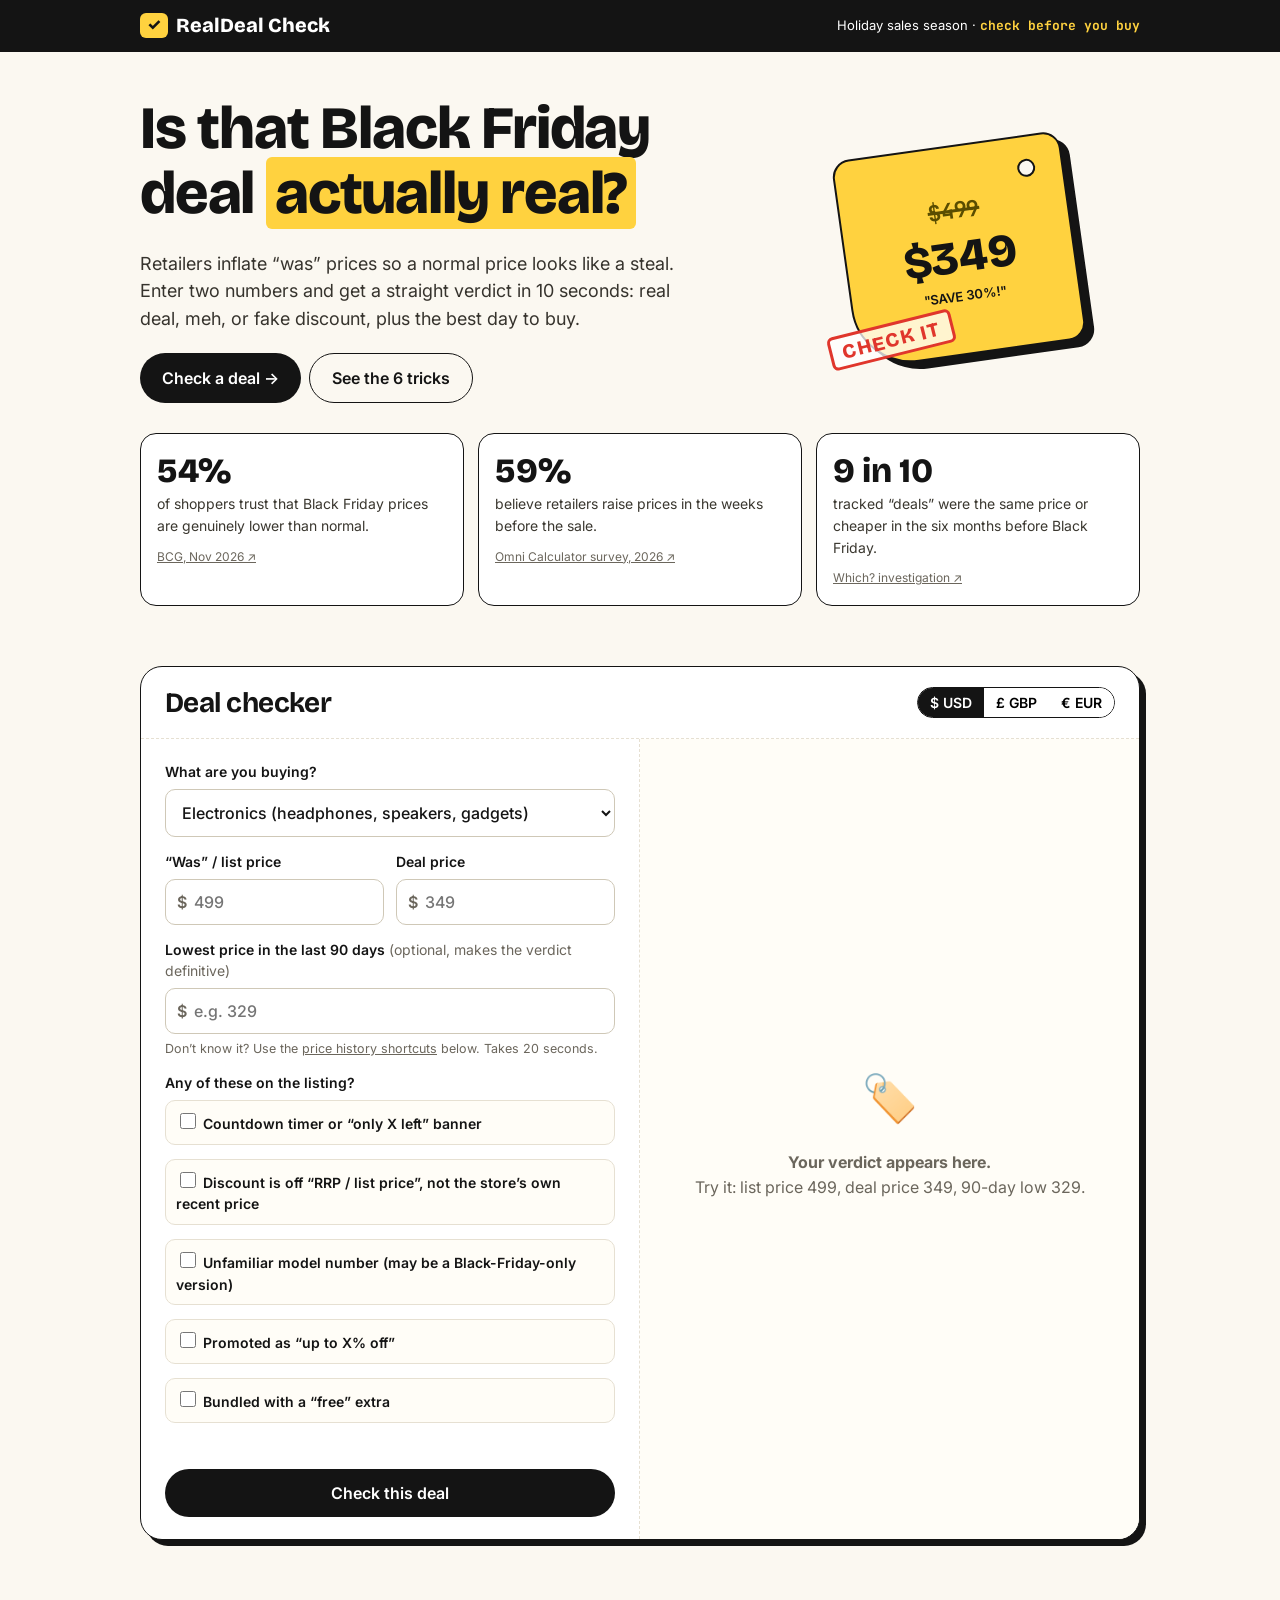
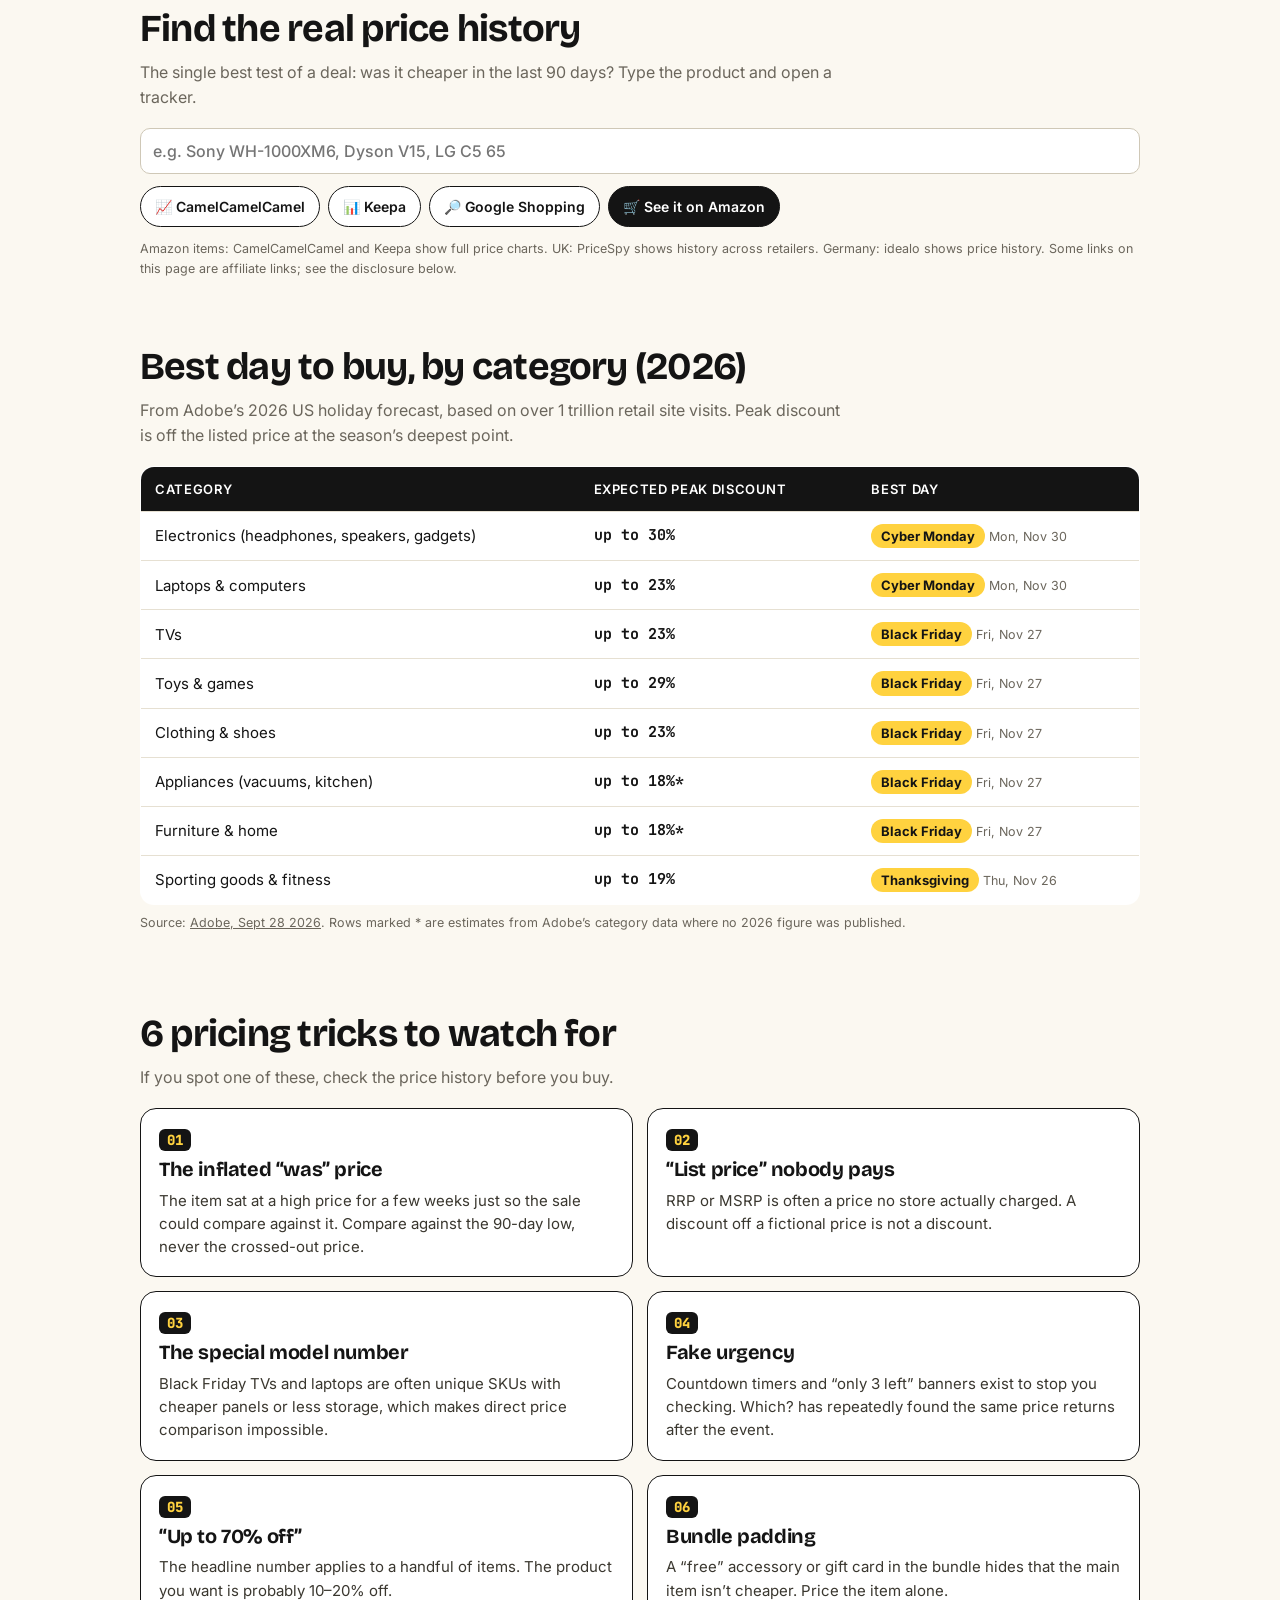
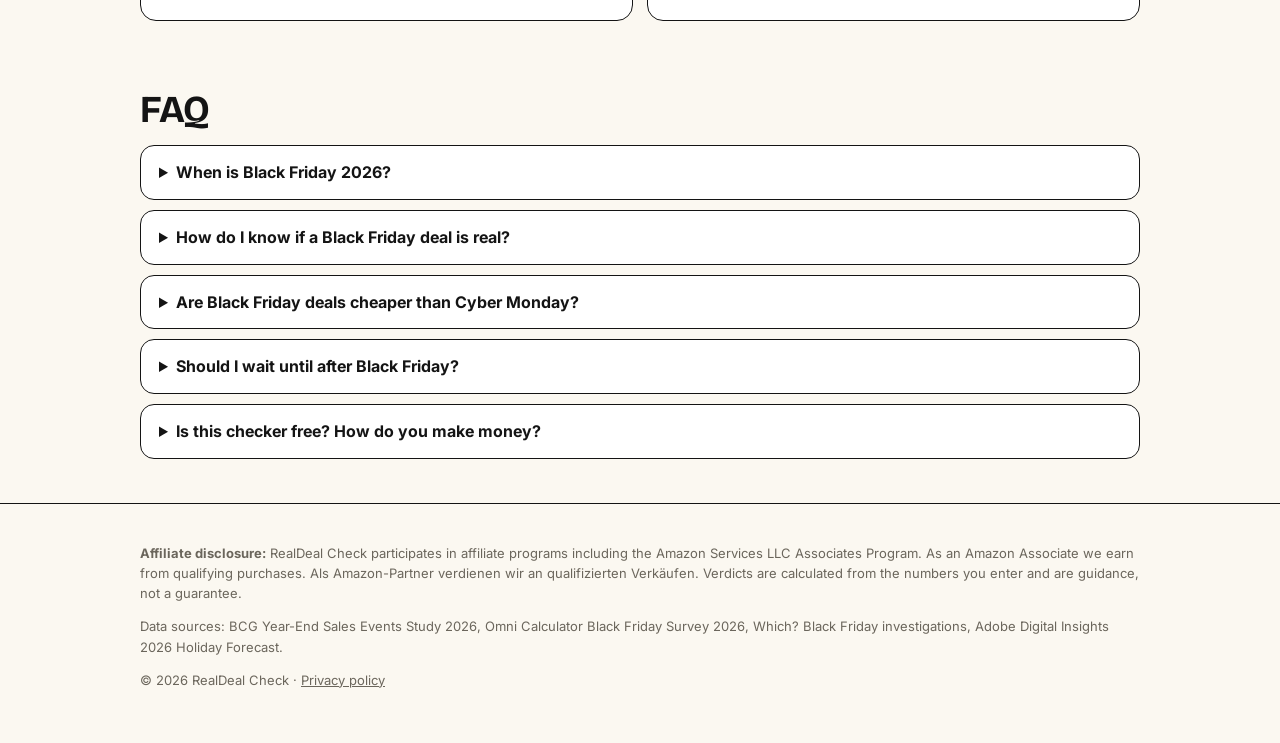
==== index.html @ 74cda0ab "Publish RealDeal Check static site" ====
<!DOCTYPE html>
<html lang="en">
<head>
<meta charset="utf-8">
<meta name="viewport" content="width=device-width, initial-scale=1">
<title>Is This Black Friday Deal Real? Free Fake Discount Checker | RealDeal Check</title>
<meta name="description" content="Check if a Black Friday or Cyber Monday deal is a real discount or an inflated 'was' price. Free 10-second deal checker, best day to buy by category, and price history shortcuts.">
<meta property="og:title" content="Is that Black Friday deal actually real? Check in 10 seconds.">
<meta property="og:description" content="Most shoppers don't trust Black Friday discounts. Paste the prices, get a verdict: real deal, meh, or fake.">
<meta property="og:type" content="website">
<meta property="og:image" content="https://realdealcheck.pages.dev/og.png">
<meta name="twitter:card" content="summary_large_image">
<link rel="canonical" href="https://realdealcheck.pages.dev/">
<link rel="icon" href="favicon.svg" type="image/svg+xml">
<link rel="preconnect" href="https://fonts.googleapis.com">
<link rel="preconnect" href="https://fonts.gstatic.com" crossorigin>
<link href="https://fonts.googleapis.com/css2?family=Bricolage+Grotesque:opsz,wght@12..96,500;12..96,700;12..96,800&family=Inter:wght@400;500;600;700&family=JetBrains+Mono:wght@500;700&display=swap" rel="stylesheet">
<style>
:root{
  --ink:#141414; --paper:#fbf8f1; --card:#ffffff; --line:#e6e0d2; --muted:#6b665c;
  --tag:#ffd23f; --real:#0f9d58; --meh:#e6a100; --fake:#e0362c; --accent:#141414;
  --radius:16px;
}
*{box-sizing:border-box}
html,body{margin:0;overflow-x:hidden}
body{font-family:Inter,system-ui,sans-serif;background:var(--paper);color:var(--ink);line-height:1.55;-webkit-font-smoothing:antialiased}
a{color:inherit}
.wrap{max-width:1040px;margin:0 auto;padding:0 20px}
h1,h2,h3{font-family:"Bricolage Grotesque",Inter,sans-serif;line-height:1.08;margin:0 0 .4em;letter-spacing:-.02em}
.mono{font-family:"JetBrains Mono",ui-monospace,monospace}

/* top bar */
.top{border-bottom:1.5px solid var(--ink);background:var(--ink);color:#fff}
.top .wrap{display:flex;align-items:center;justify-content:space-between;gap:12px;padding-top:10px;padding-bottom:10px;flex-wrap:wrap}
.logo{font-family:"Bricolage Grotesque",Inter,sans-serif;font-weight:800;font-size:20px;display:flex;align-items:center;gap:8px;text-decoration:none}
.logo .chk{background:var(--tag);color:var(--ink);border-radius:6px;padding:0 7px;font-size:16px}
.count{font-size:13px;display:flex;gap:14px;flex-wrap:wrap}
.count b{color:var(--tag);font-family:"JetBrains Mono",ui-monospace,monospace}

/* hero */
.hero{padding:44px 0 18px}
.hero-grid{display:grid;grid-template-columns:1.25fr .75fr;gap:32px;align-items:center}
.hero h1{font-size:clamp(34px,5.4vw,60px);font-weight:800}
.hero h1 em{font-style:normal;background:var(--tag);padding:0 .15em;border-radius:6px;box-decoration-break:clone;-webkit-box-decoration-break:clone}
.hero .ctas{display:flex;gap:8px;flex-wrap:wrap}
.hero p.lead{font-size:18px;color:#36332d;max-width:560px;margin:0 0 20px}
.btn{display:inline-flex;align-items:center;gap:8px;background:var(--ink);color:#fff;border:0;border-radius:999px;padding:14px 22px;font:600 16px Inter,sans-serif;cursor:pointer;text-decoration:none}
.btn:hover{transform:translateY(-1px)}
.btn.ghost{background:transparent;color:var(--ink);border:1.5px solid var(--ink)}
.tagart{position:relative;justify-self:center;width:250px;height:250px}
.tagart .t{position:absolute;inset:20px 10px;background:var(--tag);border:2px solid var(--ink);border-radius:18px 18px 18px 60px;transform:rotate(-8deg);box-shadow:8px 8px 0 var(--ink);display:flex;flex-direction:column;justify-content:center;align-items:center;gap:4px}
.tagart .hole{position:absolute;top:22px;right:26px;width:18px;height:18px;border-radius:50%;background:var(--paper);border:2px solid var(--ink)}
.tagart .was{font:700 22px "JetBrains Mono",ui-monospace,monospace;text-decoration:line-through;text-decoration-thickness:3px;color:#5a4d00}
.tagart .now{font:800 46px "Bricolage Grotesque",Inter,sans-serif}
.tagart .stamp{position:absolute;bottom:18px;left:-6px;transform:rotate(-14deg);border:3px solid var(--fake);color:var(--fake);font:800 20px "Bricolage Grotesque",Inter,sans-serif;padding:2px 10px;border-radius:6px;background:rgba(255,255,255,.75);letter-spacing:.06em}

.stats{display:grid;grid-template-columns:repeat(3,1fr);gap:14px;margin:30px 0 8px}
.stat{background:var(--card);border:1.5px solid var(--ink);border-radius:var(--radius);padding:16px}
.stat .n{font:800 34px "Bricolage Grotesque",Inter,sans-serif}
.stat p{margin:2px 0 6px;font-size:14px;color:#3a372f}
.stat a{font-size:12px;color:var(--muted)}

/* checker */
section{padding:34px 0}
.panel{background:var(--card);border:1.5px solid var(--ink);border-radius:22px;box-shadow:6px 6px 0 var(--ink);overflow:hidden}
.panel-h{padding:20px 24px;border-bottom:1.5px dashed var(--line);display:flex;justify-content:space-between;align-items:center;gap:10px;flex-wrap:wrap}
.panel-h h2{font-size:28px;margin:0}
.panel-b{display:grid;grid-template-columns:1fr 1fr;gap:0}
.form{padding:22px 24px;border-right:1.5px dashed var(--line)}
.field{margin-bottom:14px}
.field label{display:block;font-weight:600;font-size:14px;margin-bottom:6px}
.field small{display:block;color:var(--muted);font-size:12.5px;margin-top:5px}
.row2{display:grid;grid-template-columns:1fr 1fr;gap:12px}
input[type=text],input[type=number],select{width:100%;font:500 16px Inter,sans-serif;padding:12px 12px;border:1.5px solid #cfc8b7;border-radius:10px;background:#fff;color:var(--ink)}
input:focus,select:focus{outline:none;border-color:var(--ink);box-shadow:0 0 0 3px rgba(255,210,63,.6)}
.money{position:relative}
.money span{position:absolute;left:12px;top:50%;transform:translateY(-50%);font-weight:600;color:var(--muted)}
.money input{padding-left:28px}
.seg{display:inline-flex;border:1.5px solid var(--ink);border-radius:999px;overflow:hidden}
.seg button{border:0;background:#fff;padding:6px 12px;font:600 14px Inter,sans-serif;cursor:pointer}
.seg button.on{background:var(--ink);color:#fff}
.flags{display:grid;gap:8px;margin-top:6px}
.flag{display:flex;gap:10px;align-items:flex-start;font-size:14px;padding:9px 10px;border:1px solid var(--line);border-radius:10px;cursor:pointer;background:#fffdf7}
.flag input{margin-top:3px;accent-color:var(--ink);width:16px;height:16px}
.err{color:var(--fake);font-size:14px;font-weight:600;min-height:20px;margin:6px 0}

.result{padding:22px 24px;background:#fffdf7;display:flex;flex-direction:column;gap:14px}
.empty{color:var(--muted);text-align:center;margin:auto;padding:30px 10px}
.empty .big{font-size:46px}
.verdict{border-radius:16px;padding:18px;color:#fff;position:relative}
.verdict .lbl{font:800 32px "Bricolage Grotesque",Inter,sans-serif;letter-spacing:.01em}
.verdict .sub{font-size:15px;opacity:.95}
.verdict .score{position:absolute;top:14px;right:16px;text-align:right;font:700 13px Inter,sans-serif}
.verdict .score b{display:block;font:800 30px "JetBrains Mono",ui-monospace,monospace}
.v-real{background:var(--real)} .v-meh{background:var(--meh)} .v-fake{background:var(--fake)} .v-check{background:#3d5afe}
.meter{height:10px;border-radius:99px;background:linear-gradient(90deg,var(--fake),var(--meh) 50%,var(--real));position:relative}
.meter i{position:absolute;top:-5px;width:4px;height:20px;background:var(--ink);border-radius:2px;transition:left .5s}
.facts{display:grid;grid-template-columns:1fr 1fr;gap:10px}
.fact{background:#fff;border:1px solid var(--line);border-radius:12px;padding:10px 12px}
.fact .k{font-size:12px;color:var(--muted);text-transform:uppercase;letter-spacing:.05em;font-weight:600}
.fact .v{font:700 20px "JetBrains Mono",ui-monospace,monospace}
.advice{background:#fff;border:1.5px solid var(--ink);border-radius:12px;padding:12px 14px;font-size:14.5px}
.advice ul{margin:6px 0 0;padding-left:18px}
.advice li{margin:3px 0}
.share{display:flex;gap:8px;flex-wrap:wrap}
.share button{flex:1;min-width:140px}
.toast{font-size:13px;color:var(--real);font-weight:600;min-height:18px}

/* lookup */
.lookup{display:grid;grid-template-columns:1fr;gap:12px}
.links{display:flex;flex-wrap:wrap;gap:8px}
.links a{display:inline-flex;align-items:center;gap:6px;border:1.5px solid var(--ink);border-radius:999px;padding:9px 14px;font-weight:600;font-size:14px;text-decoration:none;background:#fff}
.links a:hover{background:var(--tag)}
.links a.aff{background:var(--ink);color:#fff}
.links a.aff:hover{background:#333}
.note{font-size:12.5px;color:var(--muted)}

/* table */
table{width:100%;border-collapse:collapse;background:#fff;border:1.5px solid var(--ink);border-radius:14px;overflow:hidden}
th,td{text-align:left;padding:12px 14px;border-bottom:1px solid var(--line);font-size:15px}
th{background:var(--ink);color:#fff;font-weight:600;font-size:13px;text-transform:uppercase;letter-spacing:.05em}
tr:last-child td{border-bottom:0}
td.pct{font-family:"JetBrains Mono",ui-monospace,monospace;font-weight:700}
.pill{display:inline-block;padding:2px 10px;border-radius:99px;font-size:13px;font-weight:700;background:var(--tag)}

/* tricks */
.tricks{display:grid;grid-template-columns:repeat(2,1fr);gap:14px}
.trick{background:#fff;border:1.5px solid var(--ink);border-radius:var(--radius);padding:18px}
.trick .num{font:800 14px "JetBrains Mono",ui-monospace,monospace;background:var(--ink);color:var(--tag);border-radius:6px;padding:2px 8px;display:inline-block;margin-bottom:8px}
.trick h3{font-size:20px}
.trick p{margin:0;font-size:15px;color:#3a372f}

details{background:#fff;border:1.5px solid var(--ink);border-radius:14px;padding:14px 18px;margin-bottom:10px}
summary{font-weight:700;cursor:pointer;font-size:16px}
details p{margin:10px 0 0;color:#3a372f}

h2.sec{font-size:clamp(26px,3.6vw,38px)}
.secsub{color:var(--muted);margin:-4px 0 18px;max-width:700px}
footer{border-top:1.5px solid var(--ink);padding:26px 0 40px;font-size:13px;color:var(--muted)}
footer a{color:var(--muted)}

@media (max-width:820px){
  .panel{box-shadow:4px 4px 0 var(--ink)}
  th,td{padding:10px;font-size:14px}
  .hero-grid{grid-template-columns:1fr}
  .tagart{display:none}
  .stats{grid-template-columns:1fr}
  .panel-b{grid-template-columns:1fr}
  .form{border-right:0;border-bottom:1.5px dashed var(--line)}
  .tricks{grid-template-columns:1fr}
  .facts{grid-template-columns:1fr 1fr}
}
</style>
</head>
<body>

<div class="top">
  <div class="wrap">
    <a class="logo" href="#check"><span class="chk">✓</span> RealDeal Check</a>
    <div class="count" id="countdown"></div>
  </div>
</div>

<header class="hero">
  <div class="wrap">
    <div class="hero-grid">
      <div>
        <h1>Is that Black Friday deal <em>actually real?</em></h1>
        <p class="lead">Retailers inflate “was” prices so a normal price looks like a steal. Enter two numbers and get a straight verdict in 10 seconds: real deal, meh, or fake discount, plus the best day to buy.</p>
        <div class="ctas"><a class="btn" href="#check">Check a deal →</a>
        <a class="btn ghost" href="#tricks">See the 6 tricks</a></div>
      </div>
      <div class="tagart" aria-hidden="true">
        <div class="t"><div class="hole"></div><div class="was">$499</div><div class="now">$349</div><div style="font:600 13px Inter,sans-serif">"SAVE 30%!"</div></div>
        <div class="stamp">CHECK IT</div>
      </div>
    </div>

    <div class="stats">
      <div class="stat"><div class="n">54%</div><p>of shoppers trust that Black Friday prices are genuinely lower than normal.</p><a href="https://www.bcg.com/press/4november2026-consumer-trust-black-friday-discounts-promotion-fatigue" target="_blank" rel="noopener">BCG, Nov 2026 ↗</a></div>
      <div class="stat"><div class="n">59%</div><p>believe retailers raise prices in the weeks before the sale.</p><a href="https://www.omnicalculator.com/reports/black-friday-survey-2026" target="_blank" rel="noopener">Omni Calculator survey, 2026 ↗</a></div>
      <div class="stat"><div class="n">9 in 10</div><p>tracked “deals” were the same price or cheaper in the six months before Black Friday.</p><a href="https://www.which.co.uk/policy-and-insight/article/nine-in-10-black-friday-deals-cheaper-or-same-price-at-other-times-of-the-year-which-finds-a4Z2J3u5lTI2" target="_blank" rel="noopener">Which? investigation ↗</a></div>
    </div>
  </div>
</header>

<section id="check">
  <div class="wrap">
    <div class="panel">
      <div class="panel-h">
        <h2>Deal checker</h2>
        <div class="seg" id="cur" role="group" aria-label="Currency">
          <button type="button" class="on" data-c="$">$ USD</button><button type="button" data-c="£">£ GBP</button><button type="button" data-c="€">€ EUR</button>
        </div>
      </div>
      <div class="panel-b">
        <form class="form" id="f" novalidate>
          <div class="field">
            <label for="cat">What are you buying?</label>
            <select id="cat"></select>
          </div>
          <div class="row2">
            <div class="field">
              <label for="was">“Was” / list price</label>
              <div class="money"><span class="c">$</span><input id="was" type="number" inputmode="decimal" min="0" step="0.01" placeholder="499"></div>
            </div>
            <div class="field">
              <label for="sale">Deal price</label>
              <div class="money"><span class="c">$</span><input id="sale" type="number" inputmode="decimal" min="0" step="0.01" placeholder="349"></div>
            </div>
          </div>
          <div class="field">
            <label for="low">Lowest price in the last 90 days <span style="font-weight:400;color:var(--muted)">(optional, makes the verdict definitive)</span></label>
            <div class="money"><span class="c">$</span><input id="low" type="number" inputmode="decimal" min="0" step="0.01" placeholder="e.g. 329"></div>
            <small>Don’t know it? Use the <a href="#history">price history shortcuts</a> below. Takes 20 seconds.</small>
          </div>
          <div class="field">
            <label>Any of these on the listing?</label>
            <div class="flags" id="flags"></div>
          </div>
          <div class="err" id="err"></div>
          <button class="btn" type="submit" style="width:100%;justify-content:center">Check this deal</button>
        </form>

        <div class="result" id="result" aria-live="polite">
          <div class="empty"><div class="big">🏷️</div><p><b>Your verdict appears here.</b><br>Try it: list price 499, deal price 349, 90-day low 329.</p></div>
        </div>
      </div>
    </div>
  </div>
</section>

<section id="history">
  <div class="wrap">
    <h2 class="sec">Find the real price history</h2>
    <p class="secsub">The single best test of a deal: was it cheaper in the last 90 days? Type the product and open a tracker.</p>
    <div class="lookup">
      <input type="text" id="q" placeholder="e.g. Sony WH-1000XM6, Dyson V15, LG C5 65" aria-label="Product name">
      <div class="links" id="links"></div>
      <div class="note">Amazon items: CamelCamelCamel and Keepa show full price charts. UK: PriceSpy shows history across retailers. Germany: idealo shows price history. Some links on this page are affiliate links; see the disclosure below.</div>
    </div>
  </div>
</section>

<section id="bestday">
  <div class="wrap">
    <h2 class="sec">Best day to buy, by category (2026)</h2>
    <p class="secsub">From Adobe’s 2026 US holiday forecast, based on over 1 trillion retail site visits. Peak discount is off the listed price at the season’s deepest point.</p>
    <div style="overflow-x:auto"><table>
      <thead><tr><th>Category</th><th>Expected peak discount</th><th>Best day</th></tr></thead>
      <tbody id="bdt"></tbody>
    </table></div>
    <p class="note" style="margin-top:8px">Source: <a href="https://news.adobe.com/news/2026/09/adobe-us-holiday-shopping-season-to-hit-record" target="_blank" rel="noopener">Adobe, Sept 28 2026</a>. Rows marked * are estimates from Adobe’s category data where no 2026 figure was published.</p>
  </div>
</section>

<section id="tricks">
  <div class="wrap">
    <h2 class="sec">6 pricing tricks to watch for</h2>
    <p class="secsub">If you spot one of these, check the price history before you buy.</p>
    <div class="tricks">
      <div class="trick"><span class="num">01</span><h3>The inflated “was” price</h3><p>The item sat at a high price for a few weeks just so the sale could compare against it. Compare against the 90-day low, never the crossed-out price.</p></div>
      <div class="trick"><span class="num">02</span><h3>“List price” nobody pays</h3><p>RRP or MSRP is often a price no store actually charged. A discount off a fictional price is not a discount.</p></div>
      <div class="trick"><span class="num">03</span><h3>The special model number</h3><p>Black Friday TVs and laptops are often unique SKUs with cheaper panels or less storage, which makes direct price comparison impossible.</p></div>
      <div class="trick"><span class="num">04</span><h3>Fake urgency</h3><p>Countdown timers and “only 3 left” banners exist to stop you checking. Which? has repeatedly found the same price returns after the event.</p></div>
      <div class="trick"><span class="num">05</span><h3>“Up to 70% off”</h3><p>The headline number applies to a handful of items. The product you want is probably 10–20% off.</p></div>
      <div class="trick"><span class="num">06</span><h3>Bundle padding</h3><p>A “free” accessory or gift card in the bundle hides that the main item isn’t cheaper. Price the item alone.</p></div>
    </div>
  </div>
</section>

<section id="faq">
  <div class="wrap">
    <h2 class="sec">FAQ</h2>
    <details><summary>When is Black Friday 2026?</summary><p>Black Friday is Friday, November 27, 2026. Thanksgiving is Thursday, November 26 and Cyber Monday is November 30.</p></details>
    <details><summary>How do I know if a Black Friday deal is real?</summary><p>Compare the deal price with the lowest price the item sold for in the past 90 days, not with the crossed-out “was” price. If the deal is at least 5% below that 90-day low, it’s a real deal. If it’s about the same, it’s a normal price dressed up as a sale.</p></details>
    <details><summary>Are Black Friday deals cheaper than Cyber Monday?</summary><p>It depends on the category. Adobe’s 2026 forecast expects the deepest electronics and computer discounts on Cyber Monday, and the best TV, toy, apparel, appliance and furniture deals on Black Friday.</p></details>
    <details><summary>Should I wait until after Black Friday?</summary><p>If the price isn’t at its 90-day low, often yes. Consumer group Which? found that most tracked Black Friday deals were matched or beaten at some point in the months after the event.</p></details>
    <details><summary>Is this checker free? How do you make money?</summary><p>It’s free. Some links (for example, to Amazon) are affiliate links, so we may earn a small commission if you buy, at no extra cost to you. It never changes the verdict.</p></details>
  </div>
</section>

<footer>
  <div class="wrap">
    <p><b>Affiliate disclosure:</b> RealDeal Check participates in affiliate programs including the Amazon Services LLC Associates Program. As an Amazon Associate we earn from qualifying purchases. Als Amazon-Partner verdienen wir an qualifizierten Verkäufen. Verdicts are calculated from the numbers you enter and are guidance, not a guarantee.</p>
    <p>Data sources: BCG Year-End Sales Events Study 2026, Omni Calculator Black Friday Survey 2026, Which? Black Friday investigations, Adobe Digital Insights 2026 Holiday Forecast.</p>
    <p>© 2026 RealDeal Check · <a href="privacy.html">Privacy policy</a></p>
  </div>
</footer>

<script type="application/ld+json">
{"@context":"https://schema.org","@type":"FAQPage","mainEntity":[
{"@type":"Question","name":"When is Black Friday 2026?","acceptedAnswer":{"@type":"Answer","text":"Black Friday is Friday, November 27, 2026. Thanksgiving is November 26 and Cyber Monday is November 30."}},
{"@type":"Question","name":"How do I know if a Black Friday deal is real?","acceptedAnswer":{"@type":"Answer","text":"Compare the deal price with the lowest price in the past 90 days, not the crossed-out was price. At least 5% below the 90-day low is a real deal."}},
{"@type":"Question","name":"Are Black Friday deals cheaper than Cyber Monday?","acceptedAnswer":{"@type":"Answer","text":"Adobe's 2026 forecast expects the deepest electronics and computer discounts on Cyber Monday, and the best TV, toy, apparel, appliance and furniture deals on Black Friday."}}
]}
</script>

<script>
/* ===== CONFIG: edit before deploying ===== */
const CONFIG = {
  SITE_URL: "https://realdealcheck.pages.dev",   // your deployed URL (used in share text)
  AMAZON_TAG_US: "",   // e.g. "realdeal-20"  (Amazon Associates US tracking ID)
  AMAZON_TAG_UK: "",   // e.g. "realdeal-21"  (Amazon Associates UK tracking ID)
  AMAZON_TAG_DE: "",   // e.g. "realdeal0b-21" (Amazon.de PartnerNet tracking ID, used in € mode)
};
/* ========================================= */

const EVENTS = {
  thanksgiving: {name:"Thanksgiving", date:"2026-11-26"},
  blackfriday:  {name:"Black Friday", date:"2026-11-27"},
  cybermonday:  {name:"Cyber Monday", date:"2026-11-30"},
};

// Adobe 2026 forecast: peak discount + best day. est=true where no 2026 figure was published.
const CATS = [
  {id:"electronics", label:"Electronics (headphones, speakers, gadgets)", peak:30, best:"cybermonday"},
  {id:"computers",   label:"Laptops & computers", peak:23, best:"cybermonday"},
  {id:"tv",          label:"TVs", peak:23, best:"blackfriday"},
  {id:"toys",        label:"Toys & games", peak:29, best:"blackfriday"},
  {id:"apparel",     label:"Clothing & shoes", peak:23, best:"blackfriday"},
  {id:"appliances",  label:"Appliances (vacuums, kitchen)", peak:18, best:"blackfriday", est:true},
  {id:"furniture",   label:"Furniture & home", peak:18, best:"blackfriday", est:true},
  {id:"sporting",    label:"Sporting goods & fitness", peak:19, best:"thanksgiving"},
  {id:"other",       label:"Something else", peak:20, best:"blackfriday", est:true},
];

const FLAGS = [
  {id:"timer", text:"Countdown timer or “only X left” banner"},
  {id:"rrp",   text:"Discount is off “RRP / list price”, not the store’s own recent price"},
  {id:"sku",   text:"Unfamiliar model number (may be a Black-Friday-only version)"},
  {id:"upto",  text:"Promoted as “up to X% off”"},
  {id:"bundle",text:"Bundled with a “free” extra"},
];

let CUR = "$";
const $ = s => document.querySelector(s);
const fmt = n => CUR + (Math.round(n*100)/100).toLocaleString(undefined,{minimumFractionDigits: n%1?2:0, maximumFractionDigits:2});
const pct = n => (n>=0? "" : "−") + Math.abs(Math.round(n*1000)/10) + "%";

function today(){ const d=new Date(); return new Date(d.getFullYear(), d.getMonth(), d.getDate()); }
function dayOf(s){ const [y,m,d]=s.split("-").map(Number); return new Date(y,m-1,d); }
function daysUntil(s){ return Math.round((dayOf(s)-today())/86400000); }
function prettyDate(s){ return dayOf(s).toLocaleDateString("en-US",{weekday:"short",month:"short",day:"numeric"}); }

// ---- countdown
function renderCountdown(){
  const bf = daysUntil(EVENTS.blackfriday.date), cm = daysUntil(EVENTS.cybermonday.date);
  let h;
  if (bf > 0) h = `<span>Black Friday in <b>${bf}d</b></span><span>Cyber Monday in <b>${cm}d</b></span>`;
  else if (cm >= 0) h = `<span><b>Cyber Week is live</b> · check before you buy</span>`;
  else h = `<span>Holiday sales season · <b>check before you buy</b></span>`;
  $("#countdown").innerHTML = h;
}

// ---- build form
function build(){
  $("#cat").innerHTML = CATS.map(c=>`<option value="${c.id}">${c.label}</option>`).join("");
  $("#flags").innerHTML = FLAGS.map(f=>`<label class="flag"><input type="checkbox" value="${f.id}"> <span>${f.text}</span></label>`).join("");
  $("#bdt").innerHTML = CATS.filter(c=>c.id!=="other").map(c=>
    `<tr><td>${c.label}</td><td class="pct">up to ${c.peak}%${c.est?"*":""}</td><td><span class="pill">${EVENTS[c.best].name}</span> <span class="note">${prettyDate(EVENTS[c.best].date)}</span></td></tr>`
  ).join("");
  document.querySelectorAll("#cur button").forEach(b=>b.addEventListener("click",()=>{
    document.querySelectorAll("#cur button").forEach(x=>x.classList.remove("on"));
    b.classList.add("on"); CUR=b.dataset.c;
    document.querySelectorAll(".money .c").forEach(s=>s.textContent=CUR);
    renderLinks();
    if (lastResult) evaluate();
  }));
}

// ---- core verdict logic (pure, testable)
function judge({was, sale, low, cat, flags}){
  const c = CATS.find(x=>x.id===cat) || CATS[CATS.length-1];
  const claimed = (was - sale) / was;
  let score, label, tone, sub, real = null;
  if (low) {
    real = (low - sale) / low; // + means below the 90-day low
    if (real >= 0.05)      { score = Math.min(98, 78 + Math.round(real*100)); }
    else if (real >= -0.02){ score = 55; }
    else                   { score = Math.max(4, Math.round(42 + real*200)); }
  } else {
    const ratio = claimed / (c.peak/100);
    if (claimed < 0.05)     score = 30;
    else if (ratio <= 1.3)  score = 66;
    else if (ratio <= 2)    score = 50;
    else                    score = 32;
  }
  score -= 7 * flags.length;
  if (!low) score = Math.min(score, 70);
  score = Math.max(2, Math.min(98, score));

  if (low) {
    if (score >= 72)      { label="REAL DEAL"; tone="real"; sub=`It’s ${pct(real)} below its 90-day low. That’s a genuine price drop.`; }
    else if (score >= 45) { label="MEH"; tone="meh"; sub=`About the same as its recent low. The “${pct(claimed)} off” is mostly marketing.`; }
    else                  { label="FAKE DISCOUNT"; tone="fake"; sub=`It sold for ${fmt(low)} in the last 90 days, ${fmt(sale-low)} cheaper than this “deal”.`; }
  } else {
    if (claimed < 0.05)   { label="BARELY A DEAL"; tone="meh"; sub=`Only ${pct(claimed)} off the listed price.`; }
    else if (score >= 58) { label="LOOKS PLAUSIBLE"; tone="check"; sub=`${pct(claimed)} off is in the normal range for this category. Confirm with the 90-day low.`; }
    else if (score >= 40) { label="CHECK HISTORY"; tone="meh"; sub=`${pct(claimed)} off is above typical for this category. The “was” price may be inflated.`; }
    else                  { label="SUSPICIOUS"; tone="fake"; sub=`${pct(claimed)} off is far above the ~${c.peak}% peak expected for this category. Classic inflated-price pattern.`; }
  }

  // timing advice
  const best = EVENTS[c.best], dBest = daysUntil(best.date), dCM = daysUntil(EVENTS.cybermonday.date);
  const tips = [];
  if (tone==="real") tips.push("Good price. If you need it, buy it; genuine drops at the 90-day low often sell out.");
  if (dBest > 0) tips.push(`Adobe expects the deepest ${c.label.split(" (")[0].toLowerCase()} discounts on <b>${best.name}</b> (${prettyDate(best.date)}), up to ~${c.peak}% off.${tone!=="real"?" Waiting may beat this.":""}`);
  else if (dBest === 0) tips.push(`Today (${best.name}) is forecast to be the best day for this category.`);
  else if (dCM < 0) tips.push("Peak sale days have passed. Which? found most Black Friday prices come back later, so there’s no need to rush.");
  if (tone!=="real" && !low) tips.push("Add the 90-day low price for a definitive verdict (see price history below).");
  if (tone==="fake" || tone==="meh") tips.push("Set a price alert (CamelCamelCamel / PriceSpy) at your target price instead of buying now.");
  if (flags.includes("sku")) tips.push("Search the exact model number: if no other store sells it, you can’t compare, so treat the discount with caution.");
  if (flags.includes("bundle")) tips.push("Price the main item alone; bundles often hide a normal price.");

  return {score, label, tone, sub, claimed, real, tips, low, was, sale};
}

let lastResult = null;
function evaluate(e){
  if (e) e.preventDefault();
  const was = parseFloat($("#was").value), sale = parseFloat($("#sale").value);
  const lowRaw = $("#low").value.trim(); const low = lowRaw ? parseFloat(lowRaw) : null;
  const err = $("#err"); err.textContent = "";
  if (!(was>0) || !(sale>0)) { err.textContent = "Enter both the “was” price and the deal price."; return; }
  if (sale > was) { err.textContent = "The deal price is higher than the “was” price. Double-check the numbers."; return; }
  if (low !== null && !(low>0)) { err.textContent = "The 90-day low must be a positive number, or leave it blank."; return; }
  const flags = [...document.querySelectorAll("#flags input:checked")].map(i=>i.value);
  const r = judge({was, sale, low, cat:$("#cat").value, flags});
  lastResult = r; render(r);
}

function render(r){
  const facts = [
    ["Claimed discount", pct(r.claimed)],
    ["You save (claimed)", fmt(r.was - r.sale)],
  ];
  if (r.low) { facts.push(["vs. 90-day low", pct(r.real)]); facts.push(["Real saving", fmt(Math.max(0, r.low - r.sale))]); }
  $("#result").innerHTML = `
    <div class="verdict v-${r.tone}">
      <div class="score">Deal score<b>${r.score}</b></div>
      <div class="lbl">${r.label}</div>
      <div class="sub">${r.sub}</div>
    </div>
    <div class="meter"><i style="left:calc(${r.score}% - 2px)"></i></div>
    <div class="facts">${facts.map(f=>`<div class="fact"><div class="k">${f[0]}</div><div class="v">${f[1]}</div></div>`).join("")}</div>
    <div class="advice"><b>What to do</b><ul>${r.tips.map(t=>`<li>${t}</li>`).join("")}</ul></div>
    <div class="share">
      <button class="btn" type="button" id="copy">Copy result to share</button>
      <a class="btn ghost" href="#history">Check price history</a>
    </div>
    <div class="toast" id="toast"></div>`;
  $("#copy").addEventListener("click", copyShare);
  if (window.innerWidth < 820) $("#result").scrollIntoView({behavior:"smooth", block:"start"});
}

async function copyShare(){
  const r = lastResult; if (!r) return;
  let t = `I checked a Black Friday “deal” on RealDeal Check: claimed ${pct(r.claimed)} off`;
  if (r.low) t += `, actually ${pct(r.real)} vs. its 90-day low`;
  t += `. Verdict: ${r.label} (${r.score}/100). Check yours: ${CONFIG.SITE_URL}`;
  const toast = $("#toast");
  try { await navigator.clipboard.writeText(t); toast.textContent = "Copied! Paste it anywhere."; }
  catch { toast.innerHTML = "Couldn’t copy automatically. Here’s the text:<br><span style='color:var(--ink);font-weight:500'>"+t.replace(/</g,"&lt;")+"</span>"; }
}

// ---- price history links
function renderLinks(){
  const q = $("#q").value.trim(); const e = encodeURIComponent(q || "");
  const mk = CUR === "£" ? "uk" : CUR === "€" ? "de" : "us";
  const M = {
    us:{amz:"www.amazon.com",   tag:CONFIG.AMAZON_TAG_US, ccc:"",    keepa:1, label:""},
    uk:{amz:"www.amazon.co.uk", tag:CONFIG.AMAZON_TAG_UK, ccc:"uk.", keepa:2, label:" UK"},
    de:{amz:"www.amazon.de",    tag:CONFIG.AMAZON_TAG_DE, ccc:"de.", keepa:3, label:".de"},
  }[mk];
  const amz = `https://${M.amz}/s?k=${e}${M.tag?`&tag=${encodeURIComponent(M.tag)}`:""}`;
  const L = [
    ["📈 CamelCamelCamel", `https://${M.ccc}camelcamelcamel.com/search?sq=${e}`],
    ["📊 Keepa", `https://keepa.com/#!search/${M.keepa}-${e}`],
    ["🔎 Google Shopping", `https://www.google.com/search?tbm=shop&q=${e}`],
  ];
  if (mk==="uk") { L.push(["🇬🇧 PriceSpy", `https://pricespy.co.uk/search?search=${e}`]); L.push(["🇬🇧 PriceRunner", `https://www.pricerunner.com/results?q=${e}`]); }
  if (mk==="de") { L.push(["🇩🇪 idealo", `https://www.idealo.de/preisvergleich/MainSearchProductCategory.html?q=${e}`]); }
  $("#links").innerHTML = L.map(([n,u])=>`<a href="${u}" target="_blank" rel="noopener">${n}</a>`).join("")
    + `<a class="aff" href="${amz}" target="_blank" rel="noopener sponsored">🛒 See it on Amazon${M.label}</a>`;
}

build(); renderCountdown(); renderLinks();
$("#f").addEventListener("submit", evaluate);
$("#q").addEventListener("input", renderLinks);
</script>
</body>
</html>
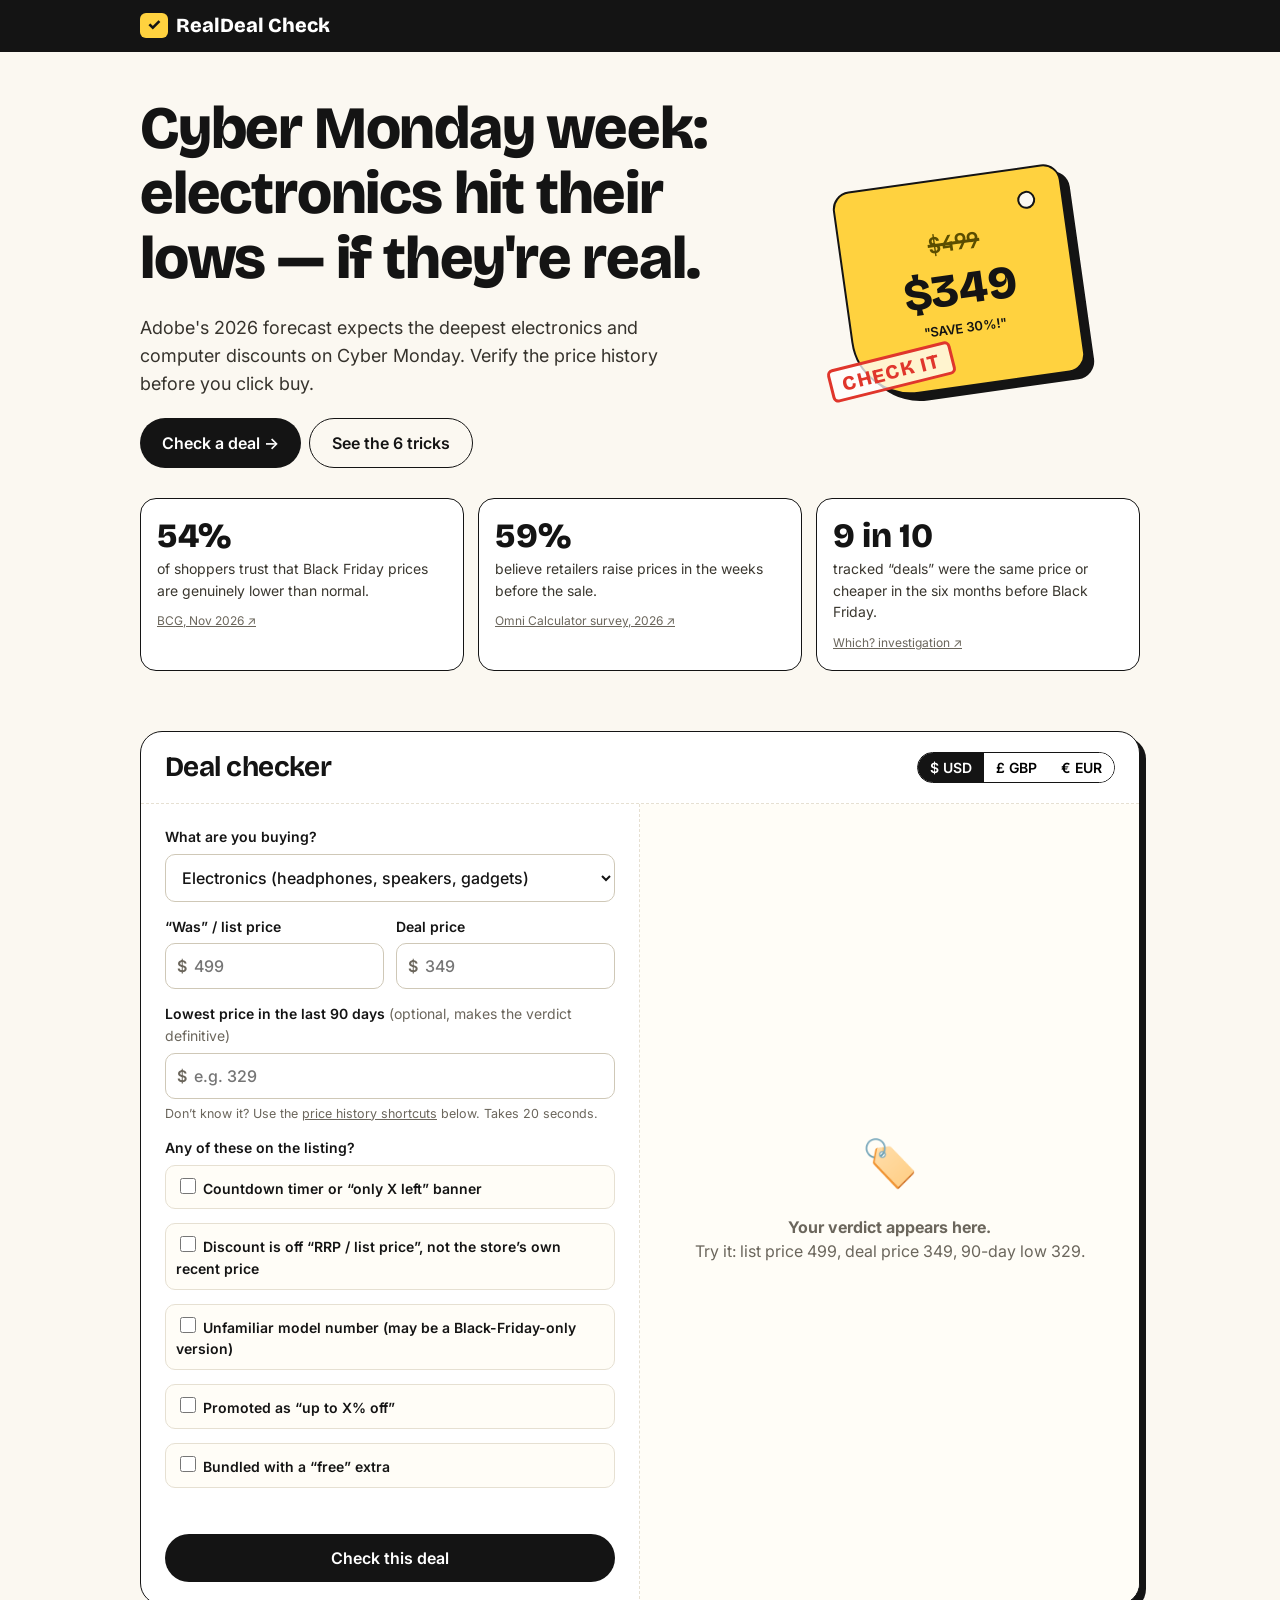
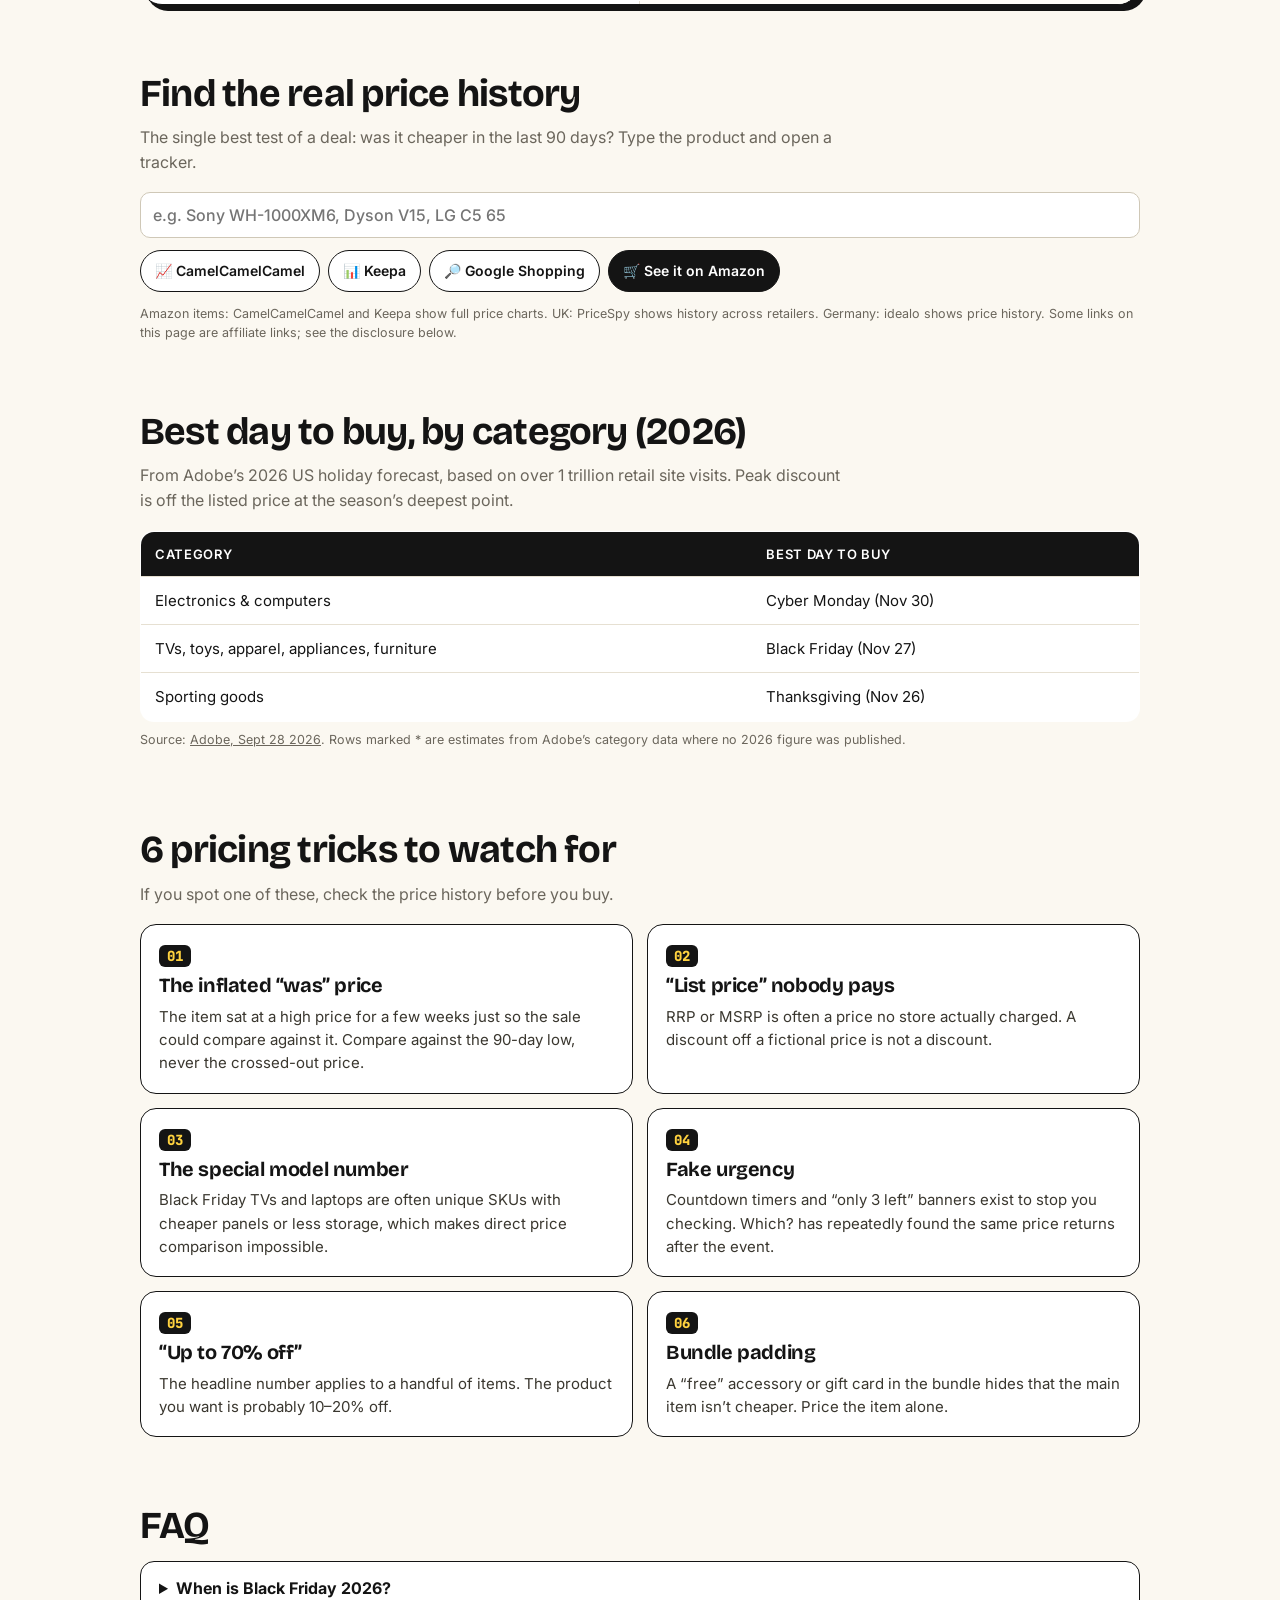
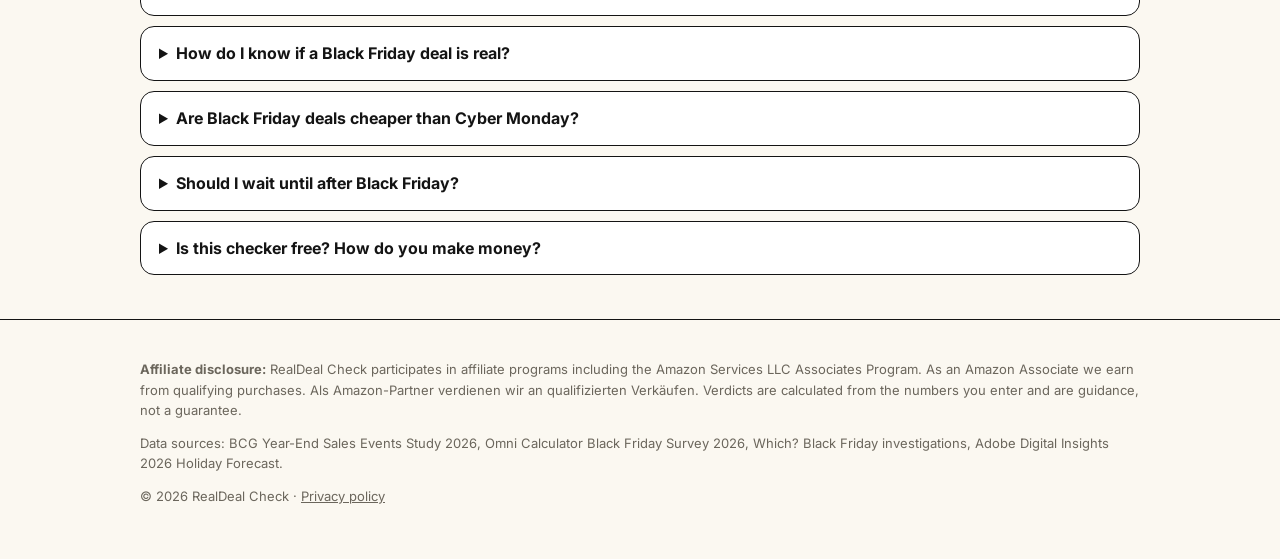
==== commit d7a54711: "feat: add date-driven holiday phases" ====
--- a/index.html
+++ b/index.html
@@ -8,9 +8,9 @@
 <meta property="og:title" content="Is that Black Friday deal actually real? Check in 10 seconds.">
 <meta property="og:description" content="Most shoppers don't trust Black Friday discounts. Paste the prices, get a verdict: real deal, meh, or fake.">
 <meta property="og:type" content="website">
-<meta property="og:image" content="https://realdealcheck.pages.dev/og.png">
+<meta property="og:image" content="https://hungluongkim204-ship-it.github.io/realdeal-check/og.png">
 <meta name="twitter:card" content="summary_large_image">
-<link rel="canonical" href="https://realdealcheck.pages.dev/">
+<link rel="canonical" href="https://hungluongkim204-ship-it.github.io/realdeal-check/">
 <link rel="icon" href="favicon.svg" type="image/svg+xml">
 <link rel="preconnect" href="https://fonts.googleapis.com">
 <link rel="preconnect" href="https://fonts.gstatic.com" crossorigin>
@@ -121,6 +121,7 @@
 th{background:var(--ink);color:#fff;font-weight:600;font-size:13px;text-transform:uppercase;letter-spacing:.05em}
 tr:last-child td{border-bottom:0}
 td.pct{font-family:"JetBrains Mono",ui-monospace,monospace;font-weight:700}
+.phase-today td{background:var(--tag);font-weight:700}
 .pill{display:inline-block;padding:2px 10px;border-radius:99px;font-size:13px;font-weight:700;background:var(--tag)}
 
 /* tricks */
@@ -165,8 +166,8 @@
   <div class="wrap">
     <div class="hero-grid">
       <div>
-        <h1>Is that Black Friday deal <em>actually real?</em></h1>
-        <p class="lead">Retailers inflate “was” prices so a normal price looks like a steal. Enter two numbers and get a straight verdict in 10 seconds: real deal, meh, or fake discount, plus the best day to buy.</p>
+        <h1 id="heroTitle">Is that Black Friday deal <em>actually real?</em></h1>
+        <p class="lead" id="heroSubtitle">Retailers inflate “was” prices so a normal price looks like a steal. Enter two numbers and get a straight verdict in 10 seconds: real deal, meh, or fake discount, plus the best day to buy.</p>
         <div class="ctas"><a class="btn" href="#check">Check a deal →</a>
         <a class="btn ghost" href="#tricks">See the 6 tricks</a></div>
       </div>
@@ -244,13 +245,13 @@
 
 <section id="bestday">
   <div class="wrap">
-    <h2 class="sec">Best day to buy, by category (2026)</h2>
+      <h2 class="sec">Best day to buy, by category (2026)</h2>
     <p class="secsub">From Adobe’s 2026 US holiday forecast, based on over 1 trillion retail site visits. Peak discount is off the listed price at the season’s deepest point.</p>
     <div style="overflow-x:auto"><table>
-      <thead><tr><th>Category</th><th>Expected peak discount</th><th>Best day</th></tr></thead>
+       <thead><tr><th>Category</th><th>Best day to buy</th></tr></thead>
       <tbody id="bdt"></tbody>
     </table></div>
-    <p class="note" style="margin-top:8px">Source: <a href="https://news.adobe.com/news/2026/09/adobe-us-holiday-shopping-season-to-hit-record" target="_blank" rel="noopener">Adobe, Sept 28 2026</a>. Rows marked * are estimates from Adobe’s category data where no 2026 figure was published.</p>
+      <p class="note" id="bdnote" style="margin-top:8px">Source: <a href="https://news.adobe.com/news/2026/09/adobe-us-holiday-shopping-season-to-hit-record" target="_blank" rel="noopener">Adobe, Sept 28 2026</a>. Rows marked * are estimates from Adobe’s category data where no 2026 figure was published.</p>
   </div>
 </section>
 
@@ -299,7 +300,7 @@
 <script>
 /* ===== CONFIG: edit before deploying ===== */
 const CONFIG = {
-  SITE_URL: "https://realdealcheck.pages.dev",   // your deployed URL (used in share text)
+  SITE_URL: "https://hungluongkim204-ship-it.github.io/realdeal-check",   // your deployed URL (used in share text)
   AMAZON_TAG_US: "",   // e.g. "realdeal-20"  (Amazon Associates US tracking ID)
   AMAZON_TAG_UK: "",   // e.g. "realdeal-21"  (Amazon Associates UK tracking ID)
   AMAZON_TAG_DE: "",   // e.g. "realdeal0b-21" (Amazon.de PartnerNet tracking ID, used in € mode)
@@ -311,6 +312,99 @@
   blackfriday:  {name:"Black Friday", date:"2026-11-27"},
   cybermonday:  {name:"Cyber Monday", date:"2026-11-30"},
 };
+
+// One date-driven switch for the seasonal page. Dates are local calendar dates,
+// so a visitor in the US, UK, or DE does not get a UTC-shifted phase.
+const PHASES = [
+  {id:"bf-countdown", start:"2026-11-20", end:"2026-11-26",
+    title:"Is that Black Friday deal real? Find out in 10 seconds.",
+    subtitle:"The big day is coming. Most \"deals\" were cheaper earlier in the year — check before you buy.",
+    countdownTarget:"2026-11-27", countdownLabel:"Black Friday is", countdownSuffix:"— Nov 27, 2026",
+    bodyClass:"phase-bf-countdown", table:[
+      ["Electronics & computers", "Cyber Monday (Nov 30)"],
+      ["TVs, toys, apparel, appliances, furniture", "Black Friday (Nov 27)"],
+      ["Sporting goods", "Thanksgiving (Nov 26)"]
+    ]},
+  {id:"bf-week", start:"2026-11-27", end:"2026-11-29",
+    title:"It's Black Friday. Is that deal actually a discount?",
+    subtitle:"Ignore the crossed-out price. Compare against the 90-day low — it takes 10 seconds.",
+    countdownTarget:null, bodyClass:"phase-bf-week", table:[
+      ["Electronics & computers", "Cyber Monday (Nov 30)"],
+      ["TVs, toys, apparel, appliances, furniture", "Black Friday (Nov 27)"],
+      ["Sporting goods", "Thanksgiving (Nov 26)"]
+    ]},
+  {id:"cyber", start:"2026-11-30", end:"2026-12-06",
+    title:"Cyber Monday week: electronics hit their lows — if they're real.",
+    subtitle:"Adobe's 2026 forecast expects the deepest electronics and computer discounts on Cyber Monday. Verify the price history before you click buy.",
+    countdownTarget:null, bodyClass:"phase-cyber", highlightDate:"2026-11-30", table:[
+      ["Electronics & computers", "Cyber Monday (Nov 30)", true],
+      ["TVs, toys, apparel, appliances, furniture", "Black Friday (Nov 27)"],
+      ["Sporting goods", "Thanksgiving (Nov 26)"]
+    ]},
+  {id:"lull", start:"2026-12-07", end:"2026-12-13",
+    title:"Between the sales: quiet week, honest prices — mostly.",
+    subtitle:"Post-Cyber-Monday week is when retailers quietly raise prices \"before the next sale\". That crossed-out price still deserves a check.",
+    countdownTarget:"2026-12-14", countdownLabel:"Green Monday (last-chance online orders for Christmas) is",
+    bodyClass:"phase-lull", table:[
+      ["Green Monday", "Dec 14 · US/UK"],
+      ["Super Saturday", "Dec 19 · US/UK"],
+      ["Christmas Day", "Dec 25 · US/UK/DE"],
+      ["Boxing Day", "Dec 26 · UK; second Christmas day in parts of DE"]
+    ]},
+  {id:"green", start:"2026-12-14", end:"2026-12-18",
+    title:"Green Monday: your last realistic shot at pre-Christmas online deals.",
+    subtitle:"Retailers' own research coined \"Green Monday\" as the last Monday with at least 10 days before Christmas — historically one of December's biggest online shopping days. Check the 90-day low before gifting.",
+    countdownTarget:"2026-12-19", countdownLabel:"Super Saturday (in-store panic day) is",
+    bodyClass:"phase-green", note:"After this week, online ordering may miss Christmas delivery — always check the retailer's stated cut-off.", table:[
+      ["Toys, electronics & gift items", "Green Monday (Dec 14)"]
+    ]},
+  {id:"super", start:"2026-12-19", end:"2026-12-25",
+    title:"Super Saturday: last-minute gifts, last-second \"deals\".",
+    subtitle:"One-day sales flood stores and sites this week. Urgency is the trick — a countdown timer plus \"only 3 left\" is exactly when you should verify the price history.",
+    countdownTarget:"2026-12-25", countdownLabel:"Christmas is", bodyClass:"phase-super", table:[
+      ["Last-minute gifts", "Super Saturday (Dec 19)"],
+      ["Everything else", "Wait for Boxing Day / January sales"]
+    ]},
+  {id:"boxing", start:"2026-12-26", end:"2027-01-05",
+    title:"Boxing Day & after-Christmas sales: the UK's biggest discounts of the season.",
+    subtitle:"December 26 opens the UK's annual clearance season (and the second Christmas day across much of Europe). Clearance ≠ deal — some \"sale\" items were cheaper before Christmas.",
+    countdownTarget:null, bodyClass:"phase-boxing", table:[
+      ["UK & Ireland", "Boxing Day (Dec 26)"],
+      ["Germany", "Second Christmas day public holiday in many states; winter sales ramp up"]
+    ]},
+  {id:"jan-sales", start:"2027-01-06", end:"2027-01-15",
+    title:"January sales: quiet shelves, real markdowns — and some fake ones.",
+    subtitle:"Winter clearance runs through mid-January. The 90-day low test works year-round.",
+    countdownTarget:null, bodyClass:"phase-jan-sales", table:[
+      ["Winter clearance", "First two weeks of January (UK/DE)"],
+      ["Next big events", "Valentine's & spring sales (TBA)"]
+    ]},
+  {id:"evergreen", start:"2027-01-16", end:"2099-12-31",
+    title:"Is that deal real? Check in 10 seconds.",
+    subtitle:"Enter the \"was\" price, the sale price and the 90-day low. Get a verdict — any day of the year.",
+    countdownTarget:null, bodyClass:"phase-evergreen", showTable:false, table:[]},
+];
+
+function localISODate(d=new Date()){
+  const y=d.getFullYear(), m=String(d.getMonth()+1).padStart(2,"0"), day=String(d.getDate()).padStart(2,"0");
+  return `${y}-${m}-${day}`;
+}
+
+function selectPhase(){
+  const requested = new URLSearchParams(window.location.search).get("phase");
+  const forced = PHASES.find(p=>p.id===requested);
+  if (forced) return forced;
+  const now = localISODate();
+  const scheduled = PHASES.find(p=>now>=p.start && now<=p.end);
+  if (scheduled) return scheduled;
+  // Before the published holiday window, retain the existing Black Friday
+  // acquisition page and its dated countdown; after it, use evergreen.
+  if (now < PHASES[0].start) return PHASES[0];
+  return PHASES.find(p=>p.id==="evergreen");
+}
+
+const ACTIVE_PHASE = selectPhase();
+window.REALDEAL_PHASE = ACTIVE_PHASE.id;
 
 // Adobe 2026 forecast: peak discount + best day. est=true where no 2026 figure was published.
 const CATS = [
@@ -343,23 +437,36 @@
 function daysUntil(s){ return Math.round((dayOf(s)-today())/86400000); }
 function prettyDate(s){ return dayOf(s).toLocaleDateString("en-US",{weekday:"short",month:"short",day:"numeric"}); }
 
+function renderPhase(){
+  document.body.className = ACTIVE_PHASE.bodyClass;
+  $("#heroTitle").textContent = ACTIVE_PHASE.title;
+  $("#heroSubtitle").textContent = ACTIVE_PHASE.subtitle;
+  const section = $("#bestday");
+  section.hidden = ACTIVE_PHASE.showTable === false;
+  $("#bdnote").innerHTML = ACTIVE_PHASE.note
+    ? ACTIVE_PHASE.note
+    : `Source: <a href="https://news.adobe.com/news/2026/09/adobe-us-holiday-shopping-season-to-hit-record" target="_blank" rel="noopener">Adobe, Sept 28 2026</a>. Rows marked * are estimates from Adobe’s category data where no 2026 figure was published.`;
+  $("#bdt").innerHTML = ACTIVE_PHASE.table.map(row=>{
+    const highlight = row[2] && ACTIVE_PHASE.highlightDate === localISODate();
+    const best = highlight ? "TODAY (Cyber Monday, Nov 30)" : row[1];
+    return `<tr${highlight?' class="phase-today"':''}><td>${row[0]}</td><td>${best}</td></tr>`;
+  }).join("");
+}
+
 // ---- countdown
 function renderCountdown(){
-  const bf = daysUntil(EVENTS.blackfriday.date), cm = daysUntil(EVENTS.cybermonday.date);
-  let h;
-  if (bf > 0) h = `<span>Black Friday in <b>${bf}d</b></span><span>Cyber Monday in <b>${cm}d</b></span>`;
-  else if (cm >= 0) h = `<span><b>Cyber Week is live</b> · check before you buy</span>`;
-  else h = `<span>Holiday sales season · <b>check before you buy</b></span>`;
-  $("#countdown").innerHTML = h;
+  const el = $("#countdown");
+  if (!ACTIVE_PHASE.countdownTarget) { el.hidden = true; el.textContent = ""; return; }
+  const n = Math.max(0, daysUntil(ACTIVE_PHASE.countdownTarget));
+  el.hidden = false;
+  el.innerHTML = `<span>${ACTIVE_PHASE.countdownLabel} <b>${n}</b> days away${ACTIVE_PHASE.countdownSuffix ? ` ${ACTIVE_PHASE.countdownSuffix}` : ""}</span>`;
 }
 
 // ---- build form
 function build(){
+  renderPhase();
   $("#cat").innerHTML = CATS.map(c=>`<option value="${c.id}">${c.label}</option>`).join("");
   $("#flags").innerHTML = FLAGS.map(f=>`<label class="flag"><input type="checkbox" value="${f.id}"> <span>${f.text}</span></label>`).join("");
-  $("#bdt").innerHTML = CATS.filter(c=>c.id!=="other").map(c=>
-    `<tr><td>${c.label}</td><td class="pct">up to ${c.peak}%${c.est?"*":""}</td><td><span class="pill">${EVENTS[c.best].name}</span> <span class="note">${prettyDate(EVENTS[c.best].date)}</span></td></tr>`
-  ).join("");
   document.querySelectorAll("#cur button").forEach(b=>b.addEventListener("click",()=>{
     document.querySelectorAll("#cur button").forEach(x=>x.classList.remove("on"));
     b.classList.add("on"); CUR=b.dataset.c;
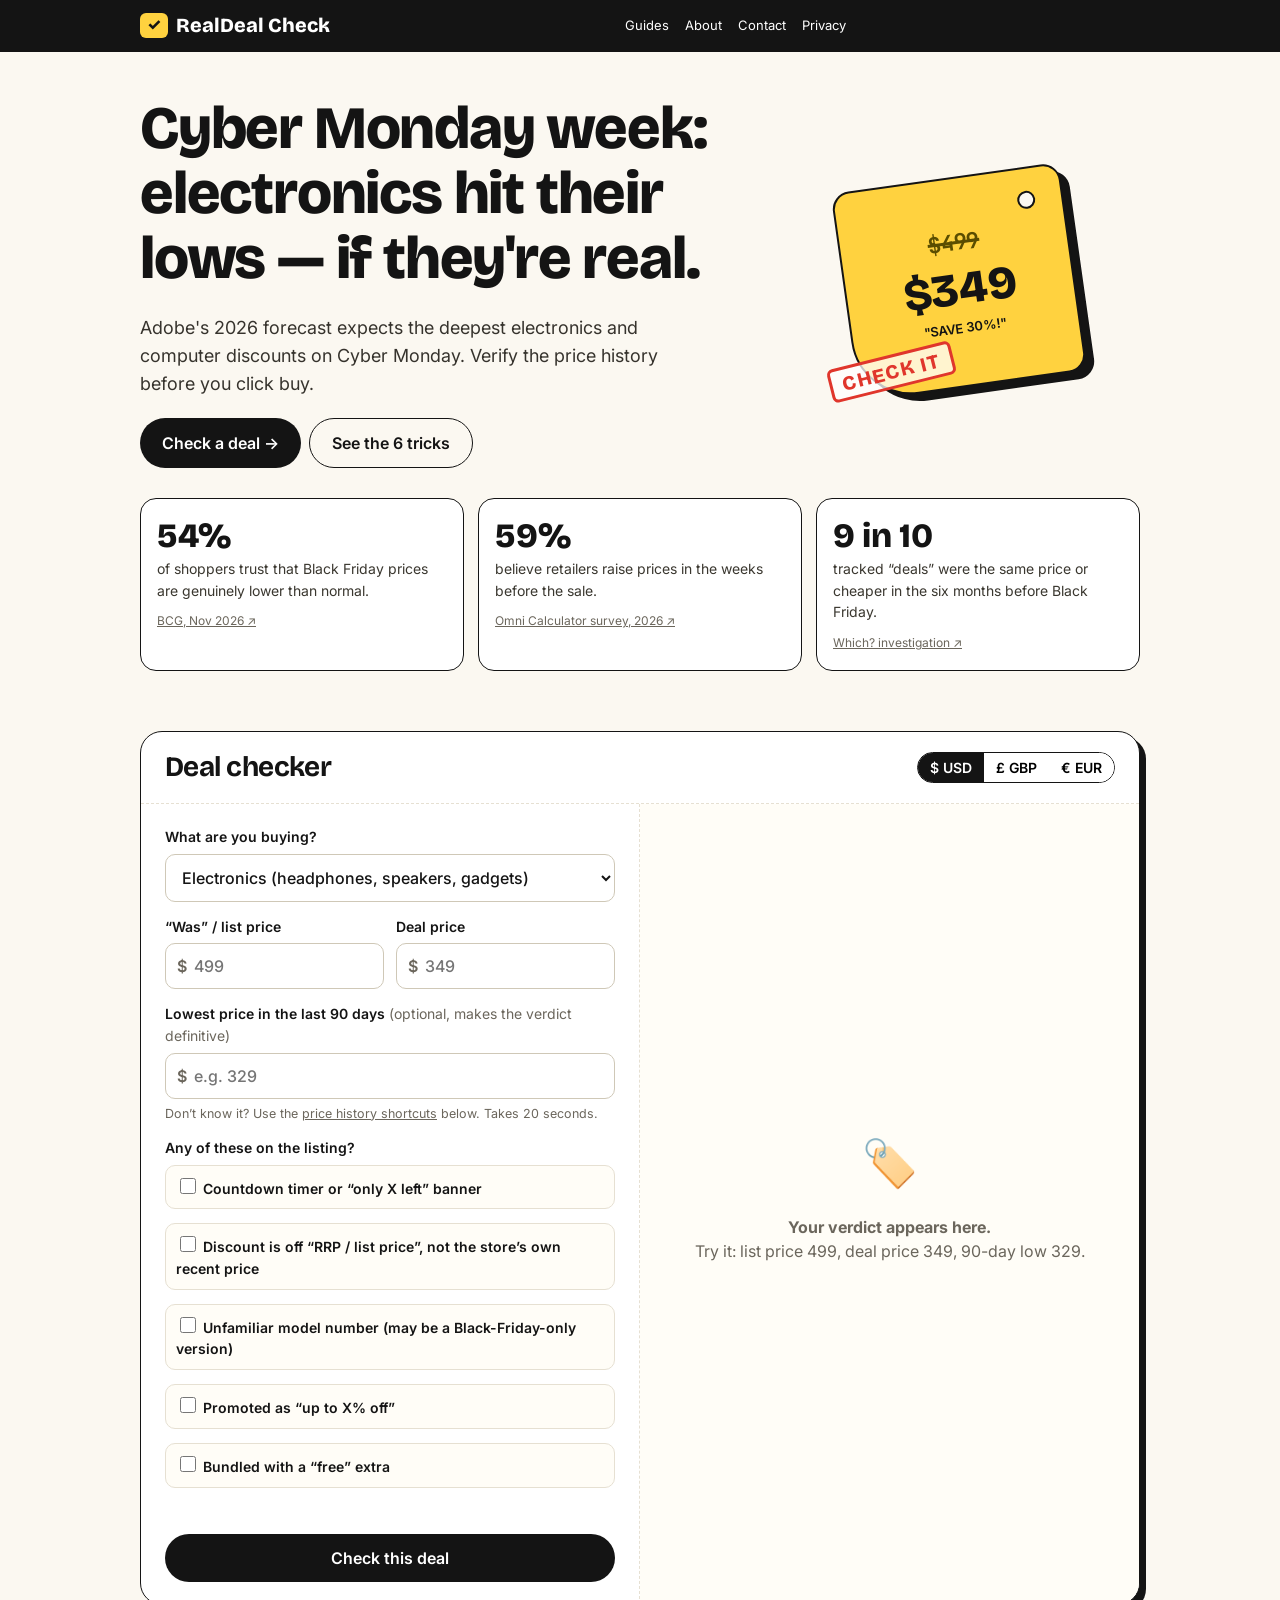
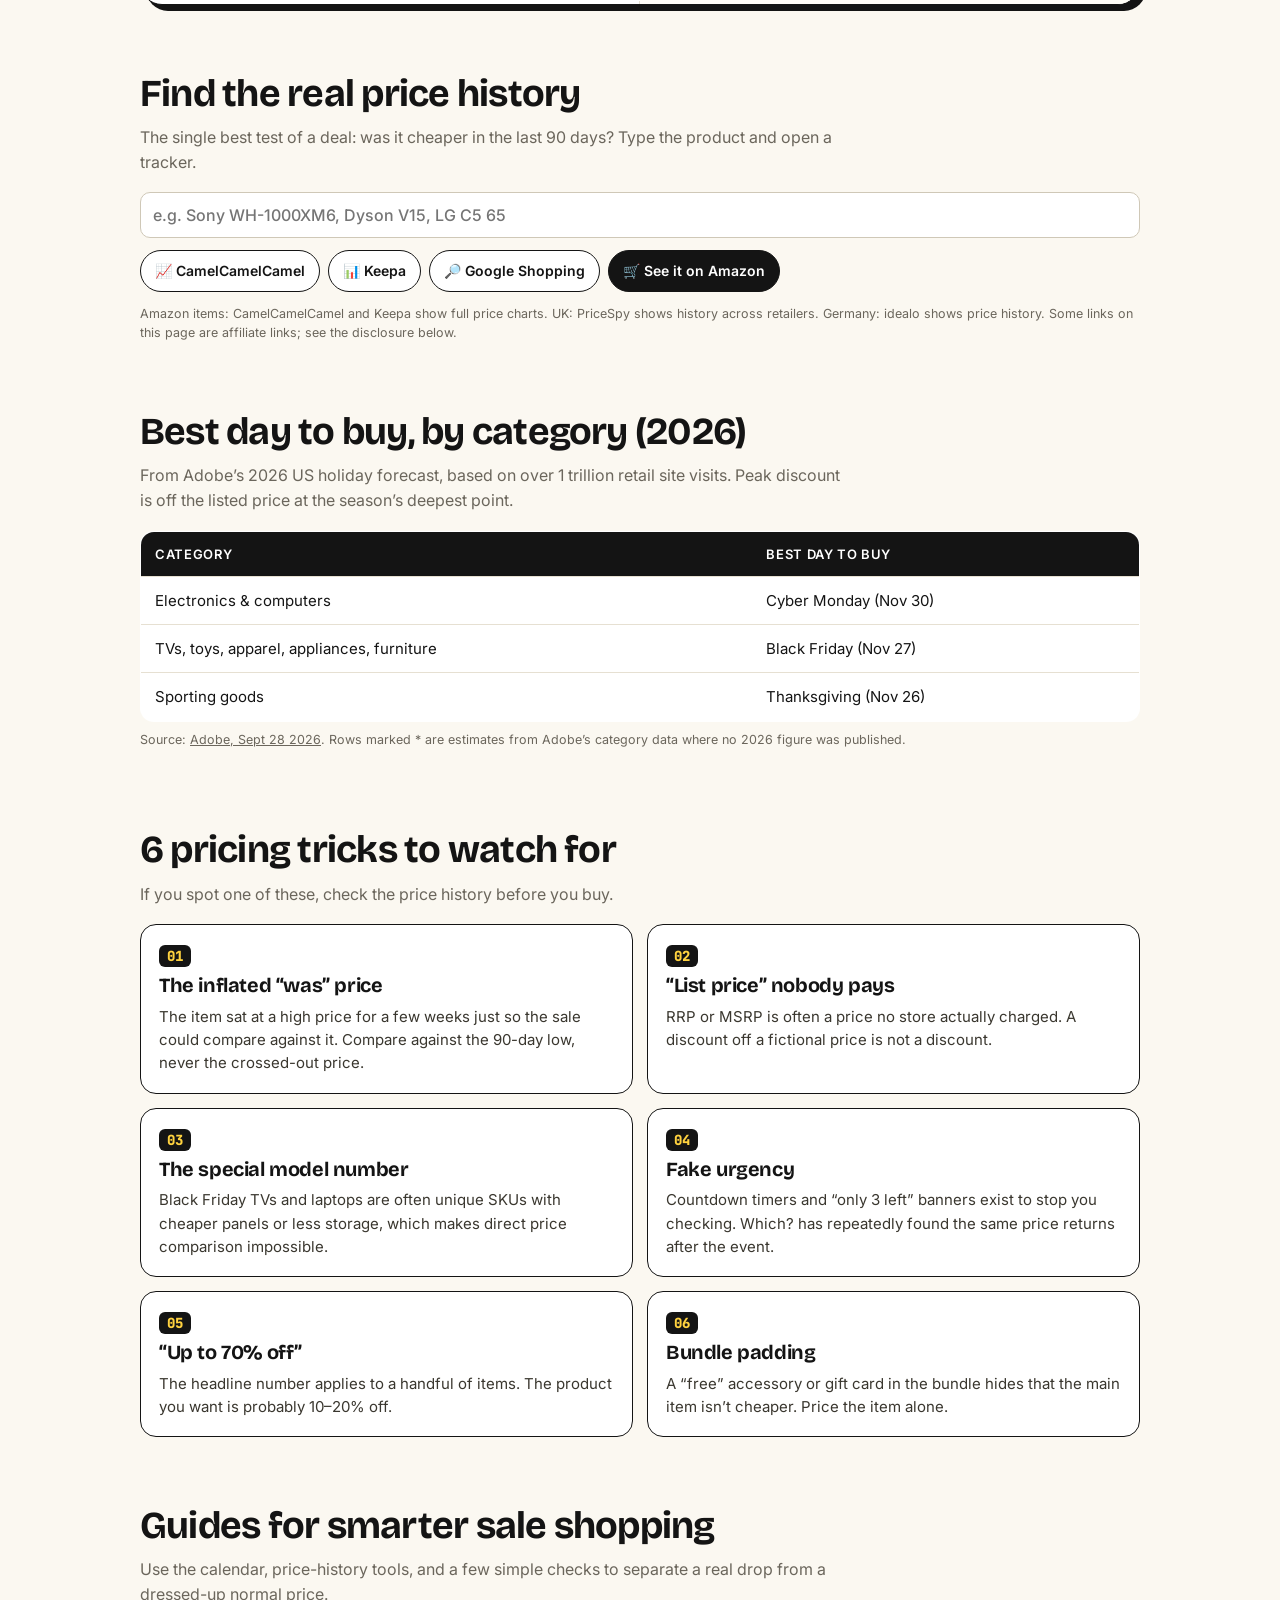
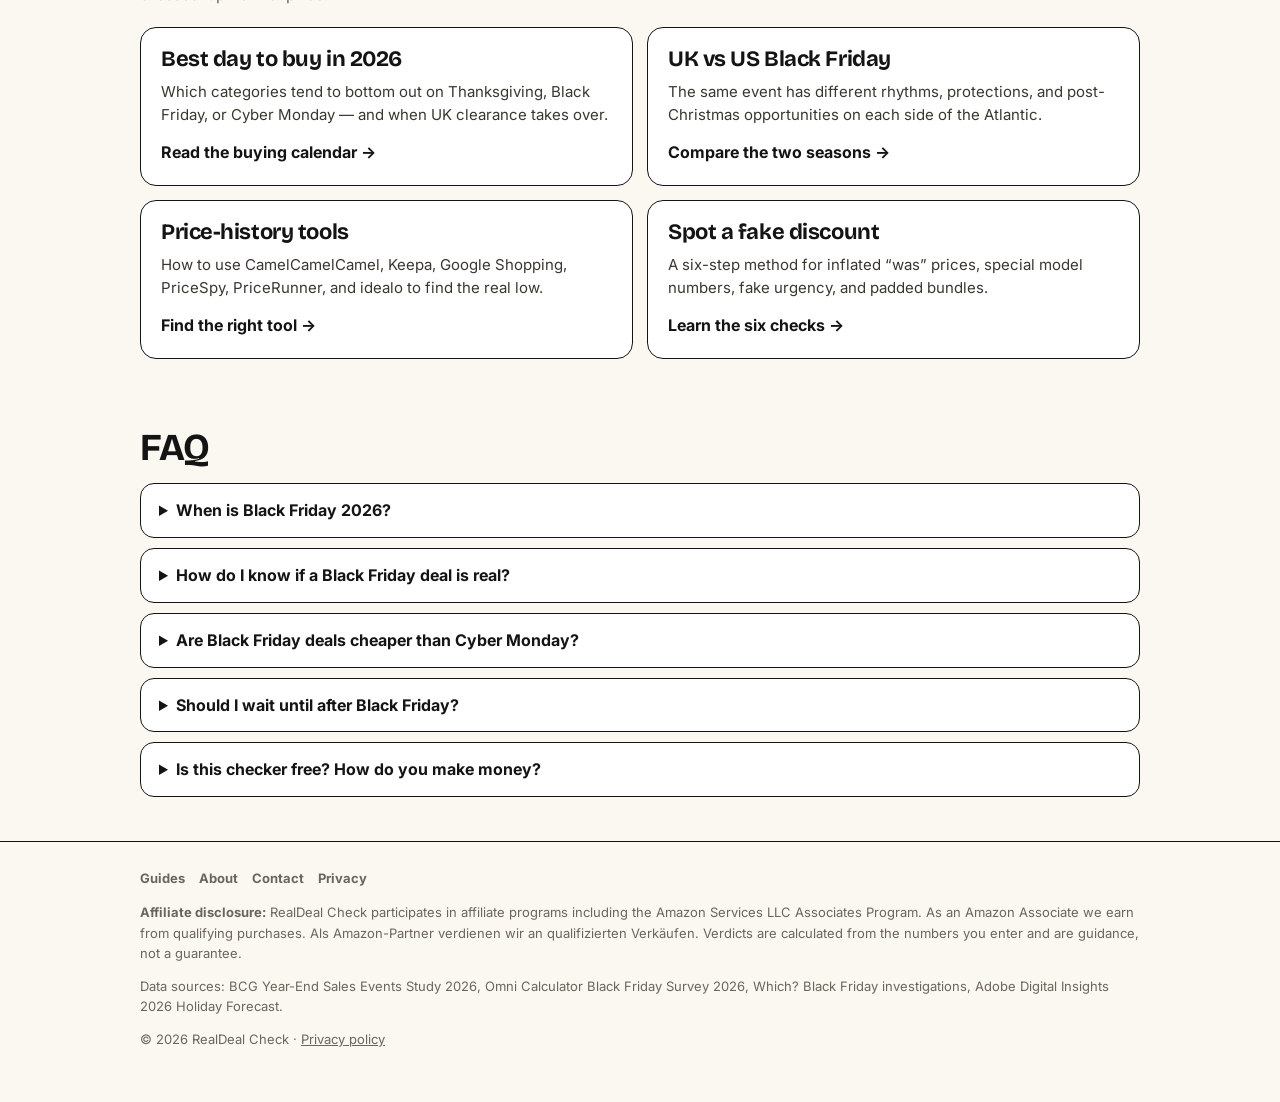
==== commit 293ff79d: "feat: publish guides and site navigation" ====
--- a/index.html
+++ b/index.html
@@ -139,6 +139,8 @@
 .secsub{color:var(--muted);margin:-4px 0 18px;max-width:700px}
 footer{border-top:1.5px solid var(--ink);padding:26px 0 40px;font-size:13px;color:var(--muted)}
 footer a{color:var(--muted)}
+.site-nav{display:flex;align-items:center;gap:16px;flex-wrap:wrap;font-size:13px}.site-nav a{text-decoration:none;color:#fff}.site-nav a:hover{color:var(--tag)}
+.guide-grid{display:grid;grid-template-columns:repeat(2,1fr);gap:14px;margin-top:20px}.guide-card{background:#fff;border:1.5px solid var(--ink);border-radius:var(--radius);padding:20px;display:flex;flex-direction:column;align-items:flex-start}.guide-card h3{font-size:22px;margin:0 0 8px}.guide-card p{font-size:15px;color:#3a372f;margin:0 0 14px}.guide-card a{margin-top:auto;font-weight:700;text-decoration:none}.guide-card a:hover{text-decoration:underline}.footer-nav{display:flex;gap:14px;flex-wrap:wrap;margin-bottom:14px}.footer-nav a{font-weight:700;text-decoration:none}
 
 @media (max-width:820px){
   .panel{box-shadow:4px 4px 0 var(--ink)}
@@ -149,6 +151,7 @@
   .panel-b{grid-template-columns:1fr}
   .form{border-right:0;border-bottom:1.5px dashed var(--line)}
   .tricks{grid-template-columns:1fr}
+  .guide-grid{grid-template-columns:1fr}
   .facts{grid-template-columns:1fr 1fr}
 }
 </style>
@@ -157,7 +160,8 @@
 
 <div class="top">
   <div class="wrap">
-    <a class="logo" href="#check"><span class="chk">✓</span> RealDeal Check</a>
+    <a class="logo" href="index.html"><span class="chk">✓</span> RealDeal Check</a>
+    <nav class="site-nav" aria-label="Primary"><a href="guides/guide-best-day-to-buy-2026.html">Guides</a><a href="about.html">About</a><a href="contact.html">Contact</a><a href="privacy.html">Privacy</a></nav>
     <div class="count" id="countdown"></div>
   </div>
 </div>
@@ -270,6 +274,19 @@
   </div>
 </section>
 
+<section id="guides">
+  <div class="wrap">
+    <h2 class="sec">Guides for smarter sale shopping</h2>
+    <p class="secsub">Use the calendar, price-history tools, and a few simple checks to separate a real drop from a dressed-up normal price.</p>
+    <div class="guide-grid">
+      <article class="guide-card"><h3>Best day to buy in 2026</h3><p>Which categories tend to bottom out on Thanksgiving, Black Friday, or Cyber Monday — and when UK clearance takes over.</p><a href="guides/guide-best-day-to-buy-2026.html">Read the buying calendar →</a></article>
+      <article class="guide-card"><h3>UK vs US Black Friday</h3><p>The same event has different rhythms, protections, and post-Christmas opportunities on each side of the Atlantic.</p><a href="guides/guide-black-friday-uk-vs-us.html">Compare the two seasons →</a></article>
+      <article class="guide-card"><h3>Price-history tools</h3><p>How to use CamelCamelCamel, Keepa, Google Shopping, PriceSpy, PriceRunner, and idealo to find the real low.</p><a href="guides/guide-price-history-tools.html">Find the right tool →</a></article>
+      <article class="guide-card"><h3>Spot a fake discount</h3><p>A six-step method for inflated “was” prices, special model numbers, fake urgency, and padded bundles.</p><a href="guides/guide-spot-fake-discounts.html">Learn the six checks →</a></article>
+    </div>
+  </div>
+</section>
+
 <section id="faq">
   <div class="wrap">
     <h2 class="sec">FAQ</h2>
@@ -283,6 +300,7 @@
 
 <footer>
   <div class="wrap">
+    <nav class="footer-nav" aria-label="Footer"><a href="guides/guide-best-day-to-buy-2026.html">Guides</a><a href="about.html">About</a><a href="contact.html">Contact</a><a href="privacy.html">Privacy</a></nav>
     <p><b>Affiliate disclosure:</b> RealDeal Check participates in affiliate programs including the Amazon Services LLC Associates Program. As an Amazon Associate we earn from qualifying purchases. Als Amazon-Partner verdienen wir an qualifizierten Verkäufen. Verdicts are calculated from the numbers you enter and are guidance, not a guarantee.</p>
     <p>Data sources: BCG Year-End Sales Events Study 2026, Omni Calculator Black Friday Survey 2026, Which? Black Friday investigations, Adobe Digital Insights 2026 Holiday Forecast.</p>
     <p>© 2026 RealDeal Check · <a href="privacy.html">Privacy policy</a></p>
@@ -301,7 +319,7 @@
 /* ===== CONFIG: edit before deploying ===== */
 const CONFIG = {
   SITE_URL: "https://hungluongkim204-ship-it.github.io/realdeal-check",   // your deployed URL (used in share text)
-  AMAZON_TAG_US: "",   // e.g. "realdeal-20"  (Amazon Associates US tracking ID)
+  AMAZON_TAG_US: "realdealcheck-20",   // e.g. "realdeal-20"  (Amazon Associates US tracking ID)
   AMAZON_TAG_UK: "",   // e.g. "realdeal-21"  (Amazon Associates UK tracking ID)
   AMAZON_TAG_DE: "",   // e.g. "realdeal0b-21" (Amazon.de PartnerNet tracking ID, used in € mode)
 };
